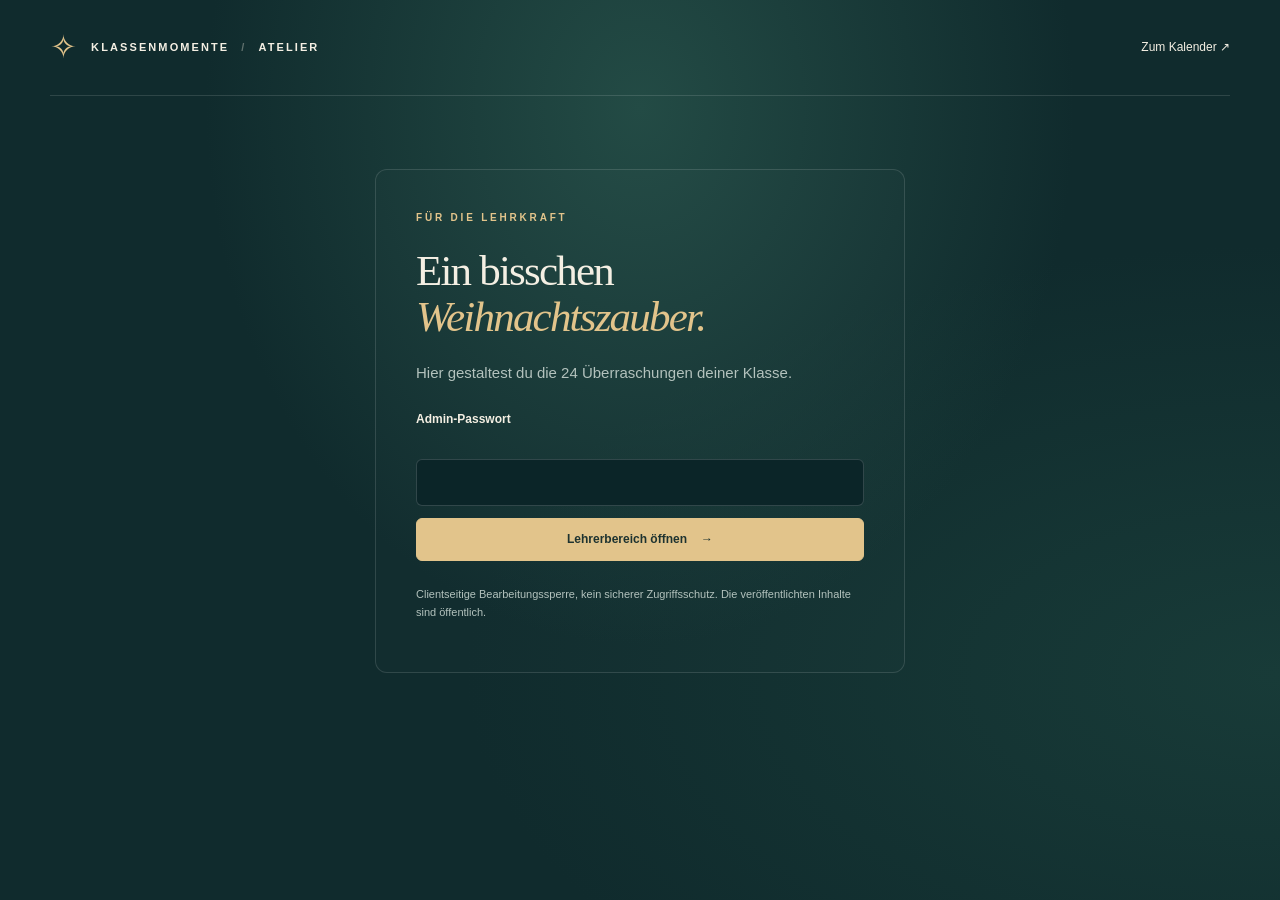
==== admin.html @ 20fa49f2 "feat: publish Klassenmomente advent calendar Complete static calendar with teacher editor, local per" ====
<!doctype html>
<html lang="de">
<head>
  <meta charset="utf-8">
  <meta name="viewport" content="width=device-width, initial-scale=1">
  <meta name="theme-color" content="#102f30">
  <meta name="robots" content="noindex">
  <title>Lehrerbereich · Klassenmomente</title>
  <link rel="icon" href="./assets/star.svg" type="image/svg+xml">
  <link rel="stylesheet" href="./style.css">
  <script type="module" src="./admin.js"></script>
</head>
<body class="admin-page">
  <header class="topbar wrap"><a class="brand" href="./index.html"><span class="brand-symbol" aria-hidden="true">✧</span> KLASSENMOMENTE <span class="brand-divider">/</span> ATELIER</a><a class="text-link" href="./index.html">Zum Kalender ↗</a></header>
  <main class="wrap admin-main">
    <section id="login-panel" class="login-panel panel">
      <div class="eyebrow">FÜR DIE LEHRKRAFT</div>
      <h1>Ein bisschen<br><em>Weihnachtszauber.</em></h1>
      <p>Hier gestaltest du die 24 Überraschungen deiner Klasse.</p>
      <form id="login-form">
        <label for="password">Admin-Passwort</label>
        <input id="password" type="password" autocomplete="current-password" required maxlength="256">
        <button class="button primary" type="submit">Lehrerbereich öffnen <span aria-hidden="true">→</span></button>
      </form>
      <p class="small muted">Clientseitige Bearbeitungssperre, kein sicherer Zugriffsschutz. Die veröffentlichten Inhalte sind öffentlich.</p>
    </section>
    <section id="admin-panel" hidden>
      <div class="admin-heading"><div><div class="eyebrow">DEIN KREATIVATELIER</div><h1>Weihnachtskalender <em>verwalten</em></h1></div><button id="logout" class="button" type="button">Abmelden</button></div>
      <div class="notice"><strong>Lokal bearbeiten, bewusst veröffentlichen.</strong> Änderungen erscheinen sofort im Kalender dieses Browsers. Für deine Klasse: Daten exportieren, die Datei <code>calendar-data.json</code> im GitHub-Repository ersetzen und veröffentlichen. Andere Geräte erhalten erst dann die neuen Inhalte.</div>
      <section class="settings panel" aria-label="Kalendereinstellungen">
        <label for="calendar-year">Kalenderjahr<input id="calendar-year" type="number" min="2020" max="2100" required></label>
        <label class="check-label"><input id="preview-mode" type="checkbox"> Vorschau-/Testmodus <span class="muted small">(nur hier: alle Türchen testen)</span></label>
        <button id="save-settings" type="button" class="button">Jahr speichern</button>
      </section>
      <div class="admin-layout">
        <aside class="panel door-picker"><div class="section-label">24 KLEINE ÜBERRASCHUNGEN</div><h2>Türchen auswählen</h2><div id="admin-grid" class="admin-grid"></div><p class="small muted">Ausgefüllte Türchen sind mit einem Punkt markiert.</p></aside>
        <section class="panel editor-panel" aria-labelledby="editor-heading">
          <div class="editor-top"><h2 id="editor-heading">Türchen 1</h2><span id="save-state" class="small muted">Gespeichert</span></div>
          <form id="door-form">
            <label for="door-title-input">Titel<input id="door-title-input" name="title" maxlength="160" required></label>
            <label for="door-text">Text<textarea id="door-text" name="text" rows="5" maxlength="12000"></textarea></label>
            <div class="form-columns">
              <label for="door-image">Bild-URL<input id="door-image" name="image" type="url" placeholder="https://…" maxlength="2048"></label>
              <label for="image-file">Oder Bild auswählen<input id="image-file" type="file" accept="image/png,image/jpeg,image/webp,image/gif"><span class="small muted">Max. 1 MB; für viele Bilder besser URLs verwenden.</span></label>
            </div>
            <div id="image-preview" class="image-preview" hidden><img alt="Vorschau des ausgewählten Bildes"><button id="remove-image" type="button" class="button small">Bild entfernen</button></div>
            <label for="door-image-alt">Bildbeschreibung (Barrierefreiheit)<input id="door-image-alt" name="imageAlt" maxlength="300"></label>
            <div class="form-columns">
              <label for="door-link">Link-URL<input id="door-link" name="link" type="url" placeholder="https://…" maxlength="2048"></label>
              <label for="door-button">Button-Text<input id="door-button" name="buttonText" placeholder="Überraschung entdecken" maxlength="80"></label>
            </div>
            <label for="door-video">Video-URL<input id="door-video" name="video" type="url" placeholder="YouTube, Vimeo oder direktes MP4/WebM" maxlength="2048"><span class="small muted">Externe Videos werden erst nach einem bewussten Klick geladen.</span></label>
            <label for="door-task">Aufgabe / Rätsel<textarea id="door-task" name="task" rows="3" maxlength="6000"></textarea></label>
            <label for="door-answer">Optionale Lösung<textarea id="door-answer" name="answer" rows="2" maxlength="6000"></textarea></label>
            <div class="form-columns">
              <label for="door-release">Verfügbarkeit<select id="door-release" name="release"><option value="date">Automatisch ab dem Dezemberdatum</option><option value="open">Jetzt freigeben (auch vor dem Datum)</option><option value="locked">Gesperrt lassen</option></select></label>
              <label for="door-theme">Türchenfarbe<select id="door-theme" name="theme"><option value="pine">Tannengrün</option><option value="berry">Bordeaux</option><option value="gold">Goldpapier</option><option value="frost">Winterblau</option></select></label>
            </div>
            <div class="editor-actions"><button class="button primary" type="submit">Änderungen speichern</button><button id="preview-door" class="button" type="button">Vorschau</button><button id="reset-door" class="button danger" type="button">Türchen zurücksetzen</button></div>
          </form>
        </section>
      </div>
      <section class="panel data-panel"><div><h2>Sichern & veröffentlichen</h2><p class="muted small">Export enthält die Kalenderinhalte, nicht das Passwort oder persönliche Öffnungen.</p></div><div class="data-actions"><button id="export" class="button" type="button">Alle Daten exportieren ↓</button><label class="button file-button">Daten importieren ↑<input id="import" type="file" accept=".json,application/json"></label><button id="reset-all" class="button danger" type="button">Kalender zurücksetzen</button></div></section>
      <details class="panel password-panel"><summary>Admin-Passwort ändern</summary><form id="password-form"><label>Aktuelles Passwort<input name="currentPassword" type="password" autocomplete="current-password" required></label><label>Neues Passwort (mindestens 12 Zeichen)<input name="newPassword" type="password" autocomplete="new-password" minlength="12" maxlength="256" required></label><label>Neues Passwort wiederholen<input name="confirmPassword" type="password" autocomplete="new-password" minlength="12" maxlength="256" required></label><button class="button" type="submit">Passwort ändern & Konfiguration herunterladen</button><p class="small muted">Lokal sofort wirksam. Für andere Geräte die heruntergeladene auth-config.js im Repository ersetzen. Das ist weiterhin kein echter Zugriffsschutz.</p></form></details>
    </section>
    <p id="admin-status" class="status" role="status" aria-live="polite"></p>
  </main>
  <dialog id="door-dialog" class="door-dialog" aria-labelledby="door-title"><button class="dialog-close icon-button" type="button" aria-label="Vorschau schließen">×</button><div id="door-content"></div></dialog>
  <noscript><p class="notice wrap">Bitte aktiviere JavaScript für den Lehrerbereich.</p></noscript>
</body>
</html>
---- style.css ----
:root {
  color-scheme: dark;
  --bg: #102b2d;
  --text: #f4efe3;
  --muted: #b3c2bd;
  --gold: #e2c48b;
  --border: #ffffff20;
  --serif: "Iowan Old Style", "Palatino Linotype", "Book Antiqua", Palatino, Georgia, serif;
  --sans: -apple-system, BlinkMacSystemFont, "Segoe UI", sans-serif;
}
* { box-sizing: border-box; }
[hidden] { display: none !important; }
body { margin: 0; font: 15px/1.6 var(--sans); color: var(--text); background: radial-gradient(ellipse at 50% 12%, #234b45 0, transparent 48%), radial-gradient(ellipse at 100% 75%, #183b38 0, transparent 45%), var(--bg); min-height: 100vh; }
body:has(dialog[open]) { overflow: hidden; }
button, input, textarea, select { font: inherit; }
button, a, input, select, textarea, summary { -webkit-tap-highlight-color: transparent; }
button, a, summary { touch-action: manipulation; }
button { color: inherit; cursor: pointer; }
a { color: inherit; text-underline-offset: 4px; }
button:focus-visible, a:focus-visible, input:focus-visible, textarea:focus-visible, select:focus-visible, summary:focus-visible { outline: 3px solid var(--gold); outline-offset: 5px; }
button:disabled { cursor: wait; opacity: .65; }
.wrap { width: min(1180px, calc(100% - 80px)); margin: 0 auto; }
.topbar { min-height: 96px; display: flex; justify-content: space-between; align-items: center; gap: 20px; border-bottom: 1px solid var(--border); position: relative; z-index: 2; }
.brand { font-size: 11px; font-weight: 650; letter-spacing: 2.1px; text-decoration: none; display: flex; align-items: center; gap: 12px; }
.brand-symbol { color: var(--gold); font-size: 32px; font-weight: 400; }
.brand-divider { opacity: .35; }
.top-actions { display: flex; gap: 9px; }
.icon-button { width: 42px; height: 42px; display: grid; place-items: center; border-radius: 50%; border: 1px solid var(--border); background: #ffffff05; font-size: 21px; transition: background .2s; }
.icon-button:hover, .icon-button[aria-pressed="true"] { background: #ffffff0c; color: var(--gold); }
.hero { text-align: center; position: relative; padding: 70px 0 53px; }
.eyebrow, .section-label { font-size: 10px; letter-spacing: 2.8px; font-weight: 650; color: var(--gold); }
.eyebrow { display: flex; align-items: center; justify-content: center; gap: 10px; }
.eyebrow > span { width: 5px; height: 5px; background: var(--gold); border-radius: 50%; box-shadow: 0 0 12px #e2c48b70; }
h1, h2, h3, p { margin-top: 0; }
h1 { font: 400 clamp(40px, 5.2vw, 68px)/1.06 var(--serif); letter-spacing: -1.8px; margin: 22px 0; }
h1 em { color: var(--gold); font-weight: 400; }
.hero-description { font-size: 15px; color: #d2d9cc; margin: 24px 0 18px; }
.hero-meta { display: flex; gap: 14px; justify-content: center; align-items: center; font-size: 10px; letter-spacing: 1.5px; text-transform: uppercase; color: var(--muted); }
.meta-dot { color: var(--gold); }
.hero-star { position: absolute; right: 15%; top: 78px; font-size: 44px; color: var(--gold); opacity: .6; transform: rotate(15deg); }
.branch { position: absolute; width: 160px; height: 170px; top: 135px; opacity: .4; background: repeating-conic-gradient(from 25deg at 50% 0, transparent 0 28deg, #72917a 29deg 30deg, transparent 31deg 60deg); mask-image: linear-gradient(to bottom, transparent, black 20%, black 70%, transparent); }
.branch-left { left: 1%; transform: rotate(-40deg); }
.branch-right { right: 1%; transform: rotate(40deg); }
.calendar-section { position: relative; z-index: 1; }
.calendar-toolbar { display: flex; justify-content: space-between; align-items: flex-end; gap: 24px; padding: 15px 0 21px; border-top: 1px solid var(--border); }
.calendar-toolbar p { margin: 5px 0 0; font-size: 12px; color: var(--muted); }
.section-label { font-size: 9px; letter-spacing: 2px; }
.progress-block { min-width: 200px; text-align: right; font-size: 11px; color: var(--muted); }
progress { appearance: none; width: 100%; height: 3px; display: block; border: 0; border-radius: 9px; overflow: hidden; margin-top: 10px; background: #ffffff18; }
progress::-webkit-progress-bar { background: #ffffff18; }
progress::-webkit-progress-value { background: var(--gold); }
progress::-moz-progress-bar { background: var(--gold); }
.calendar-grid { display: grid; grid-template-columns: repeat(6, 1fr); gap: 15px; }
.door { position: relative; min-width: 0; aspect-ratio: .95; border: 1px solid #e6d4a92b; border-radius: 7px; padding: 15px 17px 12px; display: flex; flex-direction: column; align-items: stretch; overflow: hidden; isolation: isolate; text-align: left; box-shadow: 0 7px 20px #00000012; transition: transform .25s, box-shadow .25s, border-color .25s; }
.door::before { content: ""; position: absolute; inset: 7px; border: 1px solid currentColor; opacity: .10; z-index: -1; border-radius: 2px; }
.door::after { content: ""; position: absolute; inset: 0; opacity: .3; z-index: -1; background-image: url("data:image/svg+xml,%3Csvg xmlns='http://www.w3.org/2000/svg' width='160' height='160'%3E%3Cfilter id='n'%3E%3CfeTurbulence type='fractalNoise' baseFrequency='.7' numOctaves='3' stitchTiles='stitch'/%3E%3C/filter%3E%3Cpath fill='%23fff' opacity='.17' filter='url(%23n)' d='M0 0h160v160H0z'/%3E%3C/svg%3E"); pointer-events: none; }
.pine { background: linear-gradient(130deg, #31564b, #213e35); color: #e9d9af; }
.berry { background: linear-gradient(130deg, #704047, #492d34); color: #ead5bf; }
.gold { background: linear-gradient(130deg, #d6b780, #b69564); color: #3d392b; }
.frost { background: linear-gradient(130deg, #4c6771, #324b55); color: #e0e4db; }
.door-top, .door-bottom { display: flex; align-items: center; justify-content: space-between; gap: 4px; }
.door-day { font: 400 37px/1 var(--serif); letter-spacing: -1px; }
.door-indicator { opacity: .65; font-size: 16px; }
.door-motif { display: grid; place-items: center; flex: 1; min-height: 0; }
.door-motif svg { width: 67px; height: 67px; opacity: .6; transition: transform .4s; }
.door-bottom { font-size: 8px; letter-spacing: 1.4px; opacity: .8; }
.door-bottom > span { font-size: 14px; }
.door.available:hover { transform: translateY(-5px); box-shadow: 0 15px 30px #0000002b; border-color: #ecd7a8a0; }
.door.available:hover .door-motif svg { transform: rotate(-6deg) scale(1.08); }
.door.locked { filter: saturate(.75); }
.door.locked .door-motif { opacity: .65; }
.door.today { outline: 2px solid var(--gold); outline-offset: 3px; }
.door.visited { border-color: #e2c48b80; }
.closing-note { padding: 40px 0 38px; display: flex; justify-content: center; align-items: center; gap: 26px; color: var(--gold); text-align: center; }
.closing-note p { margin: 0; font: italic 19px/1.5 var(--serif); color: #c7cec0; }
.closing-note > span { opacity: .6; font-size: 24px; }
.site-footer { border-top: 1px solid var(--border); padding: 22px 0 30px; display: flex; justify-content: space-between; gap: 20px; color: var(--muted); font-size: 10px; letter-spacing: .3px; }
.site-footer a { text-decoration: none; }
.site-footer a:hover { color: var(--gold); }
.snow { position: fixed; inset: 0; overflow: hidden; pointer-events: none; z-index: 2; opacity: .45; }
.snow span { position: absolute; left: var(--left); top: -10px; width: var(--size); height: var(--size); border-radius: 50%; background: #fff; animation: snowfall var(--duration) var(--delay) linear infinite; }
@keyframes snowfall { from { transform: translate3d(0, -10px, 0); } to { transform: translate3d(45px, 105vh, 0); } }
.light-string { height: 20px; position: absolute; inset: 0 0 auto; opacity: .6; background: radial-gradient(ellipse at 50% 0, #ffe0a9 0 2px, #e2c48b35 3px, transparent 13px) 0 0 / 85px 20px repeat-x; }
.door-dialog { width: min(620px, calc(100% - 32px)); max-height: calc(100dvh - 48px); border: 1px solid #e2c48b50; border-radius: 16px; padding: 45px; background: radial-gradient(ellipse at 50% 0, #315248, transparent 60%), #173735; color: var(--text); box-shadow: 0 30px 100px #0008; }
.door-dialog[open] { animation: modal-in .25s ease-out; }
.door-dialog::backdrop { background: #061819c9; backdrop-filter: blur(8px); }
.dialog-close { position: absolute; right: 15px; top: 15px; font-size: 27px; }
#door-content { position: relative; }
#door-content > .eyebrow { justify-content: flex-start; margin-bottom: 24px; }
.modal-motif { width: 75px; height: 75px; border-radius: 50%; padding: 10px; margin-bottom: 22px; }
.modal-motif svg { width: 100%; height: 100%; }
.door-dialog h2 { font: 400 36px/1.15 var(--serif); margin-bottom: 18px; }
.door-dialog p { white-space: pre-wrap; overflow-wrap: anywhere; }
.door-text { color: #d5ded3; }
.door-image { width: 100%; max-height: 340px; object-fit: contain; border-radius: 9px; margin: 8px 0 24px; }
.task-box { border: 1px solid #e2c48b30; border-radius: 9px; padding: 22px; margin: 20px 0; background: #e2c48b08; }
.task-box h3 { font-size: 12px; color: var(--gold); margin-bottom: 12px; }
.task-box p, .answer-box p { margin-bottom: 0; }
.answer-box { margin: 20px 0; }
summary { cursor: pointer; color: var(--gold); }
.answer-box p { padding: 14px 0; color: var(--muted); }
.video-consent { margin: 24px 0; }
.video-consent iframe, .video-consent video { border: 0; width: 100%; aspect-ratio: 16/9; border-radius: 8px; background: #071a1a; }
.celebration { position: absolute; pointer-events: none; left: 50%; top: 130px; }
.celebration span { position: absolute; color: var(--gold); animation: star-burst 1.5s ease-out both; }
@keyframes star-burst { 0% { transform: translate(0,0) scale(0); opacity: 1; } 100% { transform: translate(var(--x), var(--y)) rotate(var(--rotation)); opacity: 0; } }
@keyframes modal-in { from { opacity: 0; transform: translateY(14px) scale(.98); } to { opacity: 1; transform: none; } }
.button { display: inline-flex; align-items: center; justify-content: center; gap: 14px; padding: 11px 17px; border: 1px solid #ffffff30; border-radius: 6px; background: #ffffff05; color: var(--text); text-decoration: none; font-size: 12px; font-weight: 600; transition: background .2s; }
.button:hover { background: #ffffff12; }
.button.primary { background: var(--gold); border-color: var(--gold); color: #1e3330; }
.button.primary:hover { background: #efd5a5; }
.button.danger { color: #f1b2ab; }
.content-link { margin-top: 12px; }
.panel { border: 1px solid var(--border); border-radius: 12px; background: #ffffff03; padding: 28px; }
.admin-main { padding: 38px 0 70px; }
.admin-heading { display: flex; justify-content: space-between; align-items: center; gap: 25px; }
.admin-heading .eyebrow { justify-content: flex-start; }
.admin-heading h1 { font-size: 40px; line-height: 1.2; }
.admin-heading h1 em { display: block; }
.login-panel { max-width: 530px; margin: 35px auto; padding: 40px; }
.login-panel h1 { font-size: 43px; }
.login-panel .eyebrow { justify-content: flex-start; }
.login-panel > p { color: var(--muted); }
.login-panel form { display: grid; gap: 12px; margin: 25px 0; }
label { display: flex; flex-direction: column; gap: 7px; font-size: 12px; font-weight: 550; margin-bottom: 18px; }
input, textarea, select { width: 100%; min-height: 44px; border: 1px solid #ffffff28; border-radius: 6px; background: #0b2528; color: var(--text); padding: 11px 12px; font-size: 14px; }
input::placeholder, textarea::placeholder { color: #819b96; }
textarea { resize: vertical; line-height: 1.6; }
input[type="file"] { font-size: 11px; padding: 10px; }
input[type="checkbox"] { width: 18px; min-height: 18px; height: 18px; accent-color: var(--gold); }
.notice { padding: 18px 23px; background: #e2c48b0c; border: 1px solid #e2c48b30; border-radius: 8px; font-size: 12px; color: #d9d8c3; margin: 18px 0 24px; }
.notice strong { display: block; color: var(--gold); margin-bottom: 5px; }
code { color: var(--gold); }
.settings { display: flex; align-items: center; flex-wrap: wrap; gap: 25px; padding: 20px 25px; margin-bottom: 25px; }
.settings label { margin: 0; }
.settings input[type="number"] { width: 120px; }
.check-label { flex-direction: row; align-items: center; flex-wrap: wrap; flex: 1; }
.admin-layout { display: grid; grid-template-columns: 280px minmax(0,1fr); gap: 25px; align-items: start; }
.panel h2 { font: 400 25px/1.3 var(--serif); margin-bottom: 23px; }
.door-picker { position: sticky; top: 25px; }
.door-picker h2 { margin-top: 10px; }
.admin-grid { display: grid; grid-template-columns: repeat(4,1fr); gap: 9px; margin-bottom: 20px; }
.picker-button { border: 1px solid var(--border); background: #ffffff04; border-radius: 5px; min-height: 45px; position: relative; font-size: 13px; }
.picker-button.selected { background: var(--gold); color: #142c2c; border-color: var(--gold); }
.picker-button.filled::after { content: ""; width: 3px; height: 3px; border-radius: 50%; background: currentColor; position: absolute; bottom: 6px; left: calc(50% - 1px); }
.editor-top { display: flex; justify-content: space-between; align-items: center; margin-bottom: 25px; gap: 10px; }
.editor-top h2 { margin: 0; }
.form-columns { display: grid; grid-template-columns: 1fr 1fr; gap: 20px; }
.editor-actions, .data-actions { display: flex; gap: 10px; flex-wrap: wrap; }
.editor-actions { margin-top: 10px; }
.image-preview { display: flex; align-items: center; gap: 15px; margin-bottom: 20px; }
.image-preview img { width: 130px; max-height: 100px; object-fit: contain; border-radius: 6px; }
.data-panel { margin-top: 25px; display: flex; align-items: center; justify-content: space-between; flex-wrap: wrap; gap: 20px; }
.data-panel h2 { margin-bottom: 8px; }
.data-panel p { margin: 0; }
.file-button { margin: 0; position: relative; overflow: hidden; }
.file-button input { position: absolute; inset: 0; opacity: 0; cursor: pointer; }
.file-button:focus-within { outline: 3px solid var(--gold); outline-offset: 5px; }
.password-panel { margin-top: 25px; }
.password-panel form { max-width: 500px; margin-top: 25px; }
.small { font-size: 11px; font-weight: 400; }
.muted { color: var(--muted); }
.status { font-size: 13px; color: var(--gold); margin: 14px 0 0; white-space: pre-wrap; }
.status:empty { display: none; }
.status.error, .error { color: #ffbeb4; }
.admin-main > .status { position: sticky; bottom: 15px; padding: 16px 20px; border: 1px solid var(--border); background: #102b2df5; border-radius: 8px; z-index: 3; box-shadow: 0 8px 30px #0003; }
.text-link { font-size: 12px; text-decoration: none; }
@media (min-width: 1500px) { .hero { padding-top: 90px; padding-bottom: 65px; } }
@media (max-width: 1000px) { .calendar-grid { grid-template-columns: repeat(4,1fr); } .door { aspect-ratio: 1.1; } .branch { width: 90px; opacity: .25; } .hero-star { right: 6%; } .admin-layout { grid-template-columns: 230px minmax(0,1fr); gap: 18px; } .panel { padding: 22px; } .form-columns { grid-template-columns: 1fr; gap: 0; } }
@media (max-width: 700px) { .wrap { width: calc(100% - 36px); } .topbar { min-height: 80px; } .brand { font-size: 9px; gap: 7px; letter-spacing: 1.3px; } .brand-divider { display: none; } .brand-symbol { font-size: 26px; } .top-actions { gap: 6px; } .icon-button { width: 36px; height: 36px; font-size: 18px; } .hero { padding: 55px 0 37px; } .hero h1 { font-size: clamp(33px,7.8vw,53px); letter-spacing: -1.1px; } .hero-description { font-size: 13px; } .eyebrow { font-size: 8px; letter-spacing: 2px; } .branch { display: none; } .hero-star { font-size: 25px; top: 25px; right: 8%; } .hero-meta { font-size: 8px; gap: 8px; } .calendar-toolbar { align-items: flex-start; flex-direction: column; gap: 12px; } .progress-block { width: 100%; text-align: left; } .calendar-grid { grid-template-columns: repeat(3,1fr); gap: 10px; } .door { aspect-ratio: .87; padding: 12px 11px 10px; } .door-day { font-size: 29px; } .door-motif svg { width: 52px; height: 52px; } .door-bottom { font-size: 7px; letter-spacing: .6px; } .door.today { outline-offset: 1px; } .closing-note { padding: 30px 0; gap: 14px; } .closing-note p { font-size: 16px; } .site-footer { font-size: 9px; padding-bottom: 25px; } .door-dialog { padding: 38px 23px 28px; } .door-dialog h2 { font-size: 29px; } .admin-heading h1 { font-size: 30px; } .admin-heading { align-items: flex-start; } .admin-layout { grid-template-columns: 1fr; } .door-picker { position: static; } .admin-grid { grid-template-columns: repeat(8,1fr); gap: 6px; } .picker-button { min-height: 38px; font-size: 11px; } .login-panel { padding: 28px; margin: 15px auto; } .login-panel h1 { font-size: 35px; } .settings { gap: 18px; } .check-label { flex-basis: 100%; } .editor-top { flex-wrap: wrap; } .editor-actions .primary { width: 100%; } }
@media (max-width: 370px) { .brand { letter-spacing: .7px; font-size: 8px; } .calendar-grid { grid-template-columns: repeat(2,1fr); } .door { aspect-ratio: 1; } .hero h1 { font-size: 30px; } .admin-grid { grid-template-columns: repeat(6,1fr); } }
@media (prefers-reduced-motion: reduce) { *, *::before, *::after { animation: none !important; transition: none !important; scroll-behavior: auto !important; } .snow { display: none; } }
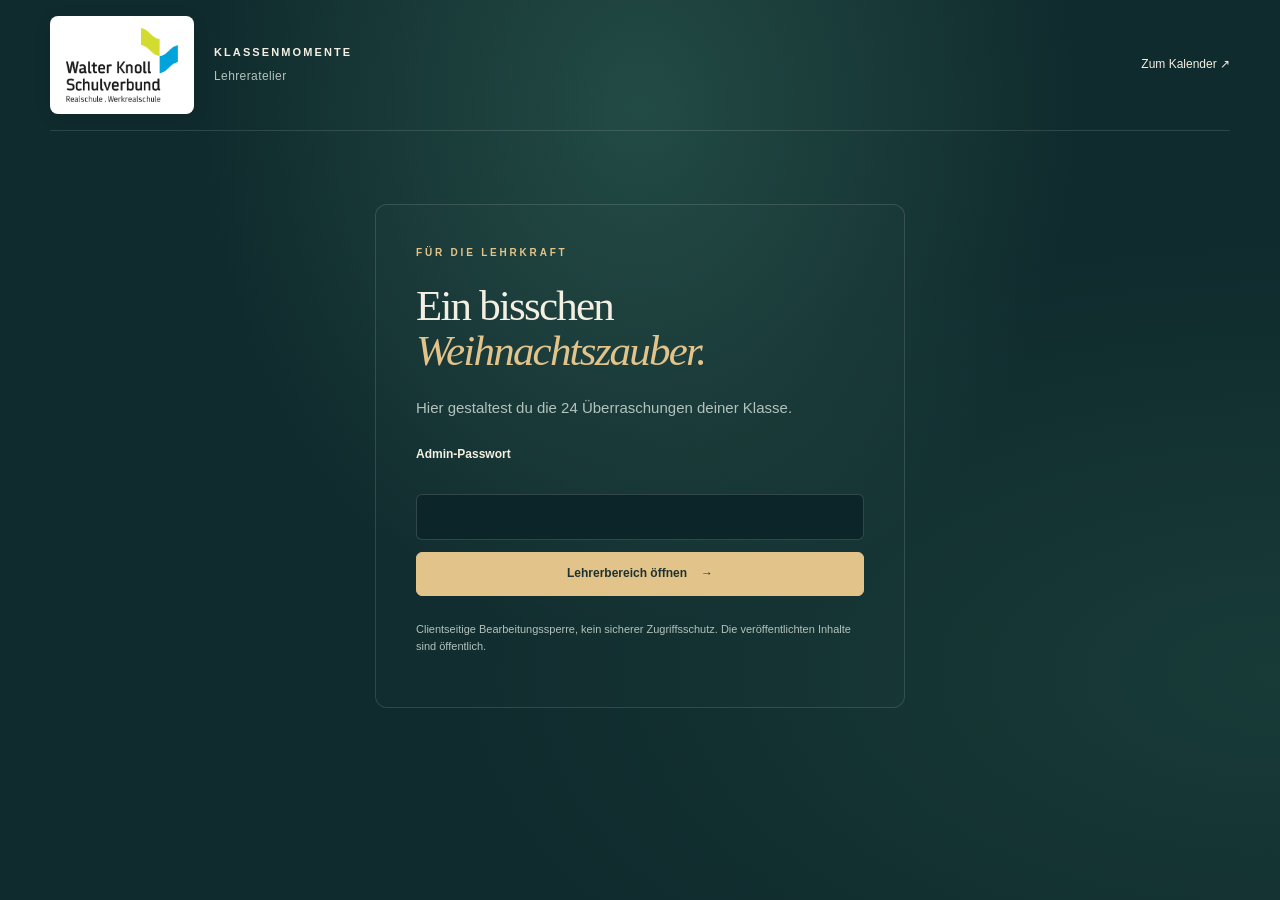
==== commit a7201724: "feat: integrate Walter-Knoll school logo in calendar headers Preserve logo colors and proportions, p" ====
--- a/admin.html
+++ b/admin.html
@@ -11,7 +11,13 @@
   <script type="module" src="./admin.js"></script>
 </head>
 <body class="admin-page">
-  <header class="topbar wrap"><a class="brand" href="./index.html"><span class="brand-symbol" aria-hidden="true">✧</span> KLASSENMOMENTE <span class="brand-divider">/</span> ATELIER</a><a class="text-link" href="./index.html">Zum Kalender ↗</a></header>
+  <header class="topbar wrap">
+    <a class="brand school-brand" href="./index.html" aria-label="Walter-Knoll-Schulverbund – zum Weihnachtskalender">
+      <span class="school-logo"><img src="./assets/wks-logo.png" width="629" height="414" alt="Walter-Knoll-Schulverbund – Realschule &amp; Werkrealschule"></span>
+      <span class="brand-text"><span class="brand-name">KLASSENMOMENTE</span><span class="brand-context">Lehreratelier</span></span>
+    </a>
+    <a class="text-link" href="./index.html">Zum Kalender ↗</a>
+  </header>
   <main class="wrap admin-main">
     <section id="login-panel" class="login-panel panel">
       <div class="eyebrow">FÜR DIE LEHRKRAFT</div>
--- a/style.css
+++ b/style.css
@@ -22,8 +22,12 @@
 .wrap { width: min(1180px, calc(100% - 80px)); margin: 0 auto; }
 .topbar { min-height: 96px; display: flex; justify-content: space-between; align-items: center; gap: 20px; border-bottom: 1px solid var(--border); position: relative; z-index: 2; }
 .brand { font-size: 11px; font-weight: 650; letter-spacing: 2.1px; text-decoration: none; display: flex; align-items: center; gap: 12px; }
-.brand-symbol { color: var(--gold); font-size: 32px; font-weight: 400; }
-.brand-divider { opacity: .35; }
+.school-brand { gap: 20px; padding: 16px 0; min-width: 0; }
+.school-logo { display: block; flex-shrink: 0; padding: 12px 16px; border-radius: 8px; background: #fff; box-shadow: 0 4px 18px #00000012; }
+.school-logo img { display: block; width: 112px; height: auto; }
+.brand-text { display: flex; flex-direction: column; gap: 5px; }
+.brand-name { font-size: 11px; letter-spacing: 2.1px; }
+.brand-context { font-size: 12px; font-weight: 400; letter-spacing: .4px; color: var(--muted); }
 .top-actions { display: flex; gap: 9px; }
 .icon-button { width: 42px; height: 42px; display: grid; place-items: center; border-radius: 50%; border: 1px solid var(--border); background: #ffffff05; font-size: 21px; transition: background .2s; }
 .icon-button:hover, .icon-button[aria-pressed="true"] { background: #ffffff0c; color: var(--gold); }
@@ -169,4 +173,13 @@
 @media (max-width: 1000px) { .calendar-grid { grid-template-columns: repeat(4,1fr); } .door { aspect-ratio: 1.1; } .branch { width: 90px; opacity: .25; } .hero-star { right: 6%; } .admin-layout { grid-template-columns: 230px minmax(0,1fr); gap: 18px; } .panel { padding: 22px; } .form-columns { grid-template-columns: 1fr; gap: 0; } }
 @media (max-width: 700px) { .wrap { width: calc(100% - 36px); } .topbar { min-height: 80px; } .brand { font-size: 9px; gap: 7px; letter-spacing: 1.3px; } .brand-divider { display: none; } .brand-symbol { font-size: 26px; } .top-actions { gap: 6px; } .icon-button { width: 36px; height: 36px; font-size: 18px; } .hero { padding: 55px 0 37px; } .hero h1 { font-size: clamp(33px,7.8vw,53px); letter-spacing: -1.1px; } .hero-description { font-size: 13px; } .eyebrow { font-size: 8px; letter-spacing: 2px; } .branch { display: none; } .hero-star { font-size: 25px; top: 25px; right: 8%; } .hero-meta { font-size: 8px; gap: 8px; } .calendar-toolbar { align-items: flex-start; flex-direction: column; gap: 12px; } .progress-block { width: 100%; text-align: left; } .calendar-grid { grid-template-columns: repeat(3,1fr); gap: 10px; } .door { aspect-ratio: .87; padding: 12px 11px 10px; } .door-day { font-size: 29px; } .door-motif svg { width: 52px; height: 52px; } .door-bottom { font-size: 7px; letter-spacing: .6px; } .door.today { outline-offset: 1px; } .closing-note { padding: 30px 0; gap: 14px; } .closing-note p { font-size: 16px; } .site-footer { font-size: 9px; padding-bottom: 25px; } .door-dialog { padding: 38px 23px 28px; } .door-dialog h2 { font-size: 29px; } .admin-heading h1 { font-size: 30px; } .admin-heading { align-items: flex-start; } .admin-layout { grid-template-columns: 1fr; } .door-picker { position: static; } .admin-grid { grid-template-columns: repeat(8,1fr); gap: 6px; } .picker-button { min-height: 38px; font-size: 11px; } .login-panel { padding: 28px; margin: 15px auto; } .login-panel h1 { font-size: 35px; } .settings { gap: 18px; } .check-label { flex-basis: 100%; } .editor-top { flex-wrap: wrap; } .editor-actions .primary { width: 100%; } }
 @media (max-width: 370px) { .brand { letter-spacing: .7px; font-size: 8px; } .calendar-grid { grid-template-columns: repeat(2,1fr); } .door { aspect-ratio: 1; } .hero h1 { font-size: 30px; } .admin-grid { grid-template-columns: repeat(6,1fr); } }
+@media (max-width: 700px) {
+  .school-brand { flex-direction: column; align-items: flex-start; gap: 9px; padding: 16px 0; }
+  .school-logo { padding: 10px 13px; }
+  .school-logo img { width: 100px; }
+  .brand-text { gap: 2px; }
+  .brand-name { font-size: 9px; letter-spacing: 1.3px; }
+  .brand-context { font-size: 11px; }
+  .top-actions, .topbar > .text-link { flex-shrink: 0; }
+}
 @media (prefers-reduced-motion: reduce) { *, *::before, *::after { animation: none !important; transition: none !important; scroll-behavior: auto !important; } .snow { display: none; } }
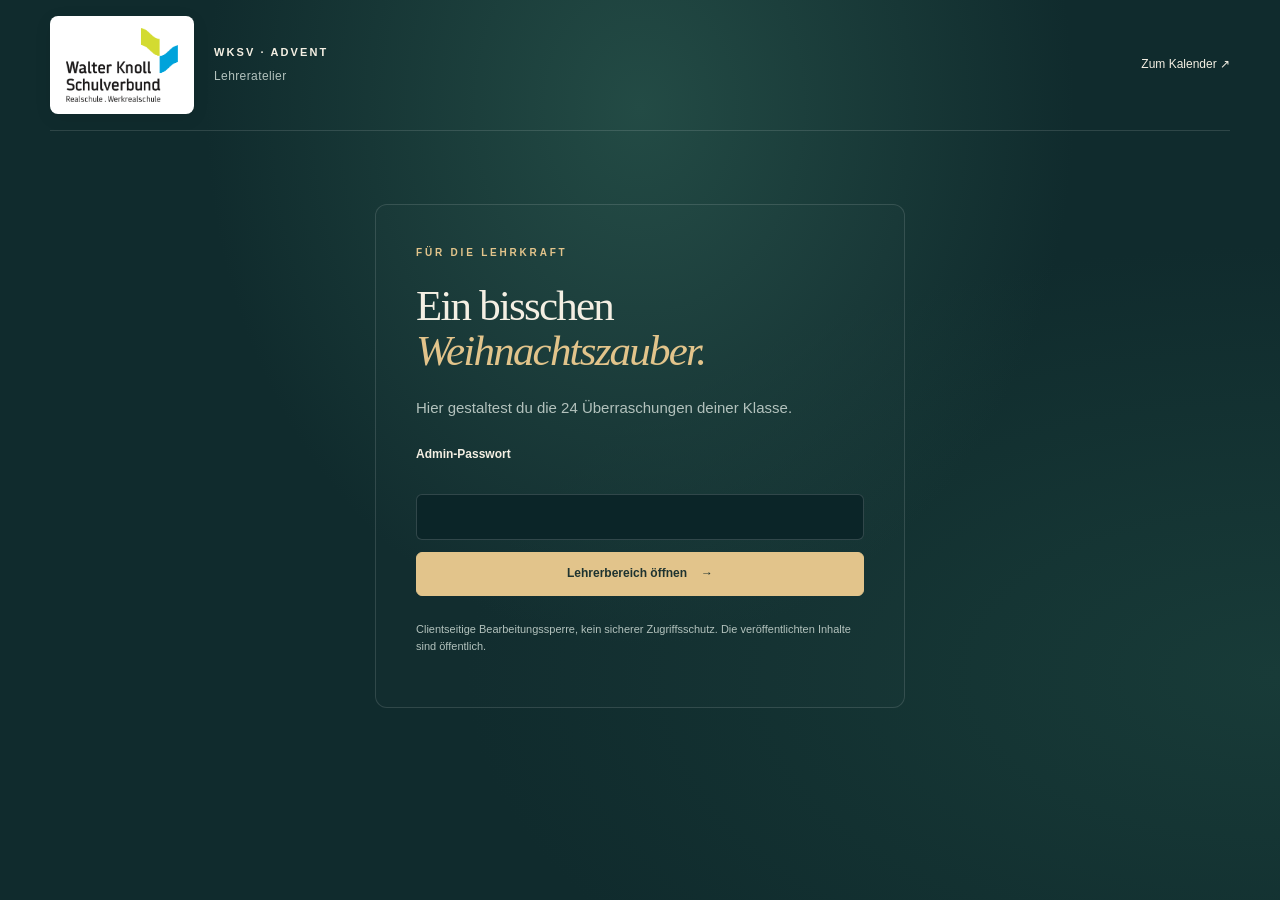
==== commit bc6331b0: "feat: tailor calendar landing page to WKSV school community Add Walter-Knoll-Schulverbund identity, " ====
--- a/admin.html
+++ b/admin.html
@@ -5,7 +5,7 @@
   <meta name="viewport" content="width=device-width, initial-scale=1">
   <meta name="theme-color" content="#102f30">
   <meta name="robots" content="noindex">
-  <title>Lehrerbereich · Klassenmomente</title>
+  <title>WKSV · Lehrerbereich</title>
   <link rel="icon" href="./assets/star.svg" type="image/svg+xml">
   <link rel="stylesheet" href="./style.css">
   <script type="module" src="./admin.js"></script>
@@ -14,7 +14,7 @@
   <header class="topbar wrap">
     <a class="brand school-brand" href="./index.html" aria-label="Walter-Knoll-Schulverbund – zum Weihnachtskalender">
       <span class="school-logo"><img src="./assets/wks-logo.png" width="629" height="414" alt="Walter-Knoll-Schulverbund – Realschule &amp; Werkrealschule"></span>
-      <span class="brand-text"><span class="brand-name">KLASSENMOMENTE</span><span class="brand-context">Lehreratelier</span></span>
+      <span class="brand-text"><span class="brand-name">WKSV · ADVENT</span><span class="brand-context">Lehreratelier</span></span>
     </a>
     <a class="text-link" href="./index.html">Zum Kalender ↗</a>
   </header>
@@ -32,11 +32,15 @@
     </section>
     <section id="admin-panel" hidden>
       <div class="admin-heading"><div><div class="eyebrow">DEIN KREATIVATELIER</div><h1>Weihnachtskalender <em>verwalten</em></h1></div><button id="logout" class="button" type="button">Abmelden</button></div>
-      <div class="notice"><strong>Lokal bearbeiten, bewusst veröffentlichen.</strong> Änderungen erscheinen sofort im Kalender dieses Browsers. Für deine Klasse: Daten exportieren, die Datei <code>calendar-data.json</code> im GitHub-Repository ersetzen und veröffentlichen. Andere Geräte erhalten erst dann die neuen Inhalte.</div>
+      <div class="notice"><strong>Lokal bearbeiten, bewusst veröffentlichen.</strong> Speichern sichert deinen Entwurf in diesem Browser. Für die Klasse unten mit GitHub verbinden und „Für die Klasse veröffentlichen“ wählen. GitHub Pages aktualisiert die Website anschließend mit etwas Verzögerung. Alternativ weiterhin exportieren und manuell hochladen.</div>
       <section class="settings panel" aria-label="Kalendereinstellungen">
         <label for="calendar-year">Kalenderjahr<input id="calendar-year" type="number" min="2020" max="2100" required></label>
         <label class="check-label"><input id="preview-mode" type="checkbox"> Vorschau-/Testmodus <span class="muted small">(nur hier: alle Türchen testen)</span></label>
         <button id="save-settings" type="button" class="button">Jahr speichern</button>
+        <div class="layout-settings">
+          <div class="layout-heading"><div><h2>Anordnung im Schülerkalender</h2><p id="order-help" class="small muted">Nur die Positionen werden gemischt. Inhalte und Freigabedaten bleiben beim jeweiligen Türchen. Die neue Anordnung wird sofort lokal gespeichert.</p></div><div class="data-actions"><button id="shuffle-doors" class="button" type="button" aria-describedby="order-help">Türchen mischen</button><button id="sort-doors" class="button" type="button">Nach Datum sortieren</button></div></div>
+          <ol id="order-preview" class="order-preview" aria-label="Gespeicherte Türchenreihenfolge im Schülerkalender"></ol>
+        </div>
       </section>
       <div class="admin-layout">
         <aside class="panel door-picker"><div class="section-label">24 KLEINE ÜBERRASCHUNGEN</div><h2>Türchen auswählen</h2><div id="admin-grid" class="admin-grid"></div><p class="small muted">Ausgefüllte Türchen sind mit einem Punkt markiert.</p></aside>
@@ -66,7 +70,20 @@
           </form>
         </section>
       </div>
-      <section class="panel data-panel"><div><h2>Sichern & veröffentlichen</h2><p class="muted small">Export enthält die Kalenderinhalte, nicht das Passwort oder persönliche Öffnungen.</p></div><div class="data-actions"><button id="export" class="button" type="button">Alle Daten exportieren ↓</button><label class="button file-button">Daten importieren ↑<input id="import" type="file" accept=".json,application/json"></label><button id="reset-all" class="button danger" type="button">Kalender zurücksetzen</button></div></section>
+      <section class="panel github-panel" aria-labelledby="github-heading">
+        <div class="editor-top"><h2 id="github-heading">Für die Klasse veröffentlichen</h2><span id="github-connection" class="small muted" role="status">Nicht verbunden</span></div>
+        <p class="small muted">Ziel: Jubitwo/klassenmomente-adventskalender · main. GitHub prüft deine Schreibberechtigung. Veröffentlicht werden alle lokal gespeicherten Inhalte und die Türchenanordnung, nicht das Passwort.</p>
+        <details><summary>Einmalig ein GitHub-Token einrichten</summary><ol class="small muted"><li>In GitHub unter Settings → Developer settings → Personal access tokens → Fine-grained tokens ein neues Token erstellen.</li><li>Resource owner: Jubitwo; Repository access: Only select repositories → klassenmomente-adventskalender.</li><li>Repository permissions: Contents → Read and write. Kurzes Ablaufdatum wählen. Keine weiteren Schreibrechte nötig.</li><li>Token nur unten eingeben, niemals im Chat, in Kalenderinhalten oder im Repository hinterlegen. Weitere Lehrkräfte benötigen eigene GitHub-Schreibrechte und eigene Tokens.</li></ol><a href="https://github.com/settings/personal-access-tokens/new" target="_blank" rel="noopener noreferrer" class="text-link">Token-Einstellungen auf GitHub öffnen ↗</a></details>
+        <form id="github-form" class="github-form">
+          <label for="github-token">GitHub-Zugriffstoken (nur für diese Sitzung)<input id="github-token" type="password" autocomplete="off" autocapitalize="off" spellcheck="false" required maxlength="255" aria-describedby="github-token-note"></label>
+          <button id="github-connect" class="button" type="submit">Mit GitHub verbinden</button>
+        </form>
+        <p id="github-token-note" class="small muted">Das Token bleibt nur im Arbeitsspeicher und wird beim Neuladen, Abmelden oder Trennen verworfen. Es wird ausschließlich an api.github.com gesendet. Nur auf einem vertrauenswürdigen Gerät verwenden.</p>
+        <div class="data-actions"><button id="github-load" class="button" type="button" disabled>GitHub-Stand laden</button><button id="github-publish" class="button primary" type="button" disabled>Für die Klasse veröffentlichen</button><button id="github-disconnect" class="button" type="button" disabled>Verbindung trennen</button></div>
+        <p id="github-result" class="small" role="status" aria-live="polite"></p>
+        <a class="text-link" href="https://github.com/Jubitwo/klassenmomente-adventskalender/actions" target="_blank" rel="noopener noreferrer">Veröffentlichungsstatus auf GitHub prüfen ↗</a>
+      </section>
+      <section class="panel data-panel"><div><h2>Lokale Sicherungen</h2><p class="muted small">Export enthält die Kalenderinhalte, nicht das Passwort oder persönliche Öffnungen.</p></div><div class="data-actions"><button id="export" class="button" type="button">Alle Daten exportieren ↓</button><label class="button file-button">Daten importieren ↑<input id="import" type="file" accept=".json,application/json"></label><button id="reset-all" class="button danger" type="button">Kalender zurücksetzen</button></div></section>
       <details class="panel password-panel"><summary>Admin-Passwort ändern</summary><form id="password-form"><label>Aktuelles Passwort<input name="currentPassword" type="password" autocomplete="current-password" required></label><label>Neues Passwort (mindestens 12 Zeichen)<input name="newPassword" type="password" autocomplete="new-password" minlength="12" maxlength="256" required></label><label>Neues Passwort wiederholen<input name="confirmPassword" type="password" autocomplete="new-password" minlength="12" maxlength="256" required></label><button class="button" type="submit">Passwort ändern & Konfiguration herunterladen</button><p class="small muted">Lokal sofort wirksam. Für andere Geräte die heruntergeladene auth-config.js im Repository ersetzen. Das ist weiterhin kein echter Zugriffsschutz.</p></form></details>
     </section>
     <p id="admin-status" class="status" role="status" aria-live="polite"></p>
--- a/style.css
+++ b/style.css
@@ -39,6 +39,14 @@
 h1 { font: 400 clamp(40px, 5.2vw, 68px)/1.06 var(--serif); letter-spacing: -1.8px; margin: 22px 0; }
 h1 em { color: var(--gold); font-weight: 400; }
 .hero-description { font-size: 15px; color: #d2d9cc; margin: 24px 0 18px; }
+.school-calendar .hero { padding-top: 58px; padding-bottom: 40px; }
+.hero-school { margin: 22px 0 0; font: 400 21px/1.5 var(--serif); color: var(--text); }
+.hero-school abbr { text-decoration: none; color: var(--gold); }
+.school-calendar .hero-description { margin: 14px 0 8px; }
+.hero-welcome { font-size: 13px; line-height: 1.8; color: var(--muted); margin: 0 auto 24px; max-width: 520px; text-wrap: pretty; }
+.calendar-help { color: var(--muted); font-size: 12px; margin: 0 0 20px; max-width: 680px; }
+.school-signoff { display: block; font-size: 9px; letter-spacing: 1.8px; color: var(--gold); margin-top: 15px; }
+.school-calendar .hero > .branch, .school-calendar .hero > .hero-star { pointer-events: none; }
 .hero-meta { display: flex; gap: 14px; justify-content: center; align-items: center; font-size: 10px; letter-spacing: 1.5px; text-transform: uppercase; color: var(--muted); }
 .meta-dot { color: var(--gold); }
 .hero-star { position: absolute; right: 15%; top: 78px; font-size: 44px; color: var(--gold); opacity: .6; transform: rotate(15deg); }
@@ -137,6 +145,12 @@
 code { color: var(--gold); }
 .settings { display: flex; align-items: center; flex-wrap: wrap; gap: 25px; padding: 20px 25px; margin-bottom: 25px; }
 .settings label { margin: 0; }
+.layout-settings { flex-basis: 100%; min-width: 0; border-top: 1px solid var(--border); padding-top: 20px; }
+.layout-heading { display: flex; align-items: center; justify-content: space-between; gap: 20px; flex-wrap: wrap; }
+.layout-heading h2 { font-size: 22px; margin-bottom: 6px; }
+.layout-heading p { margin-bottom: 0; max-width: 560px; }
+.order-preview { display: grid; grid-template-columns: repeat(12, minmax(0, 1fr)); gap: 6px; padding: 0; margin: 18px 0 0; list-style: none; }
+.order-preview li { border: 1px solid var(--border); border-radius: 4px; padding: 6px 0; text-align: center; color: var(--gold); font-size: 11px; }
 .settings input[type="number"] { width: 120px; }
 .check-label { flex-direction: row; align-items: center; flex-wrap: wrap; flex: 1; }
 .admin-layout { display: grid; grid-template-columns: 280px minmax(0,1fr); gap: 25px; align-items: start; }
@@ -157,6 +171,13 @@
 .data-panel { margin-top: 25px; display: flex; align-items: center; justify-content: space-between; flex-wrap: wrap; gap: 20px; }
 .data-panel h2 { margin-bottom: 8px; }
 .data-panel p { margin: 0; }
+.github-panel { margin-top: 25px; }
+.github-form { display: flex; align-items: flex-end; flex-wrap: wrap; gap: 12px; margin-top: 22px; }
+.github-form label { flex: 1 1 240px; margin: 0; }
+.github-panel .data-actions { margin-top: 18px; }
+.github-panel details { margin-bottom: 18px; }
+.github-panel ol { padding-left: 22px; }
+.github-panel li { margin-bottom: 8px; }
 .file-button { margin: 0; position: relative; overflow: hidden; }
 .file-button input { position: absolute; inset: 0; opacity: 0; cursor: pointer; }
 .file-button:focus-within { outline: 3px solid var(--gold); outline-offset: 5px; }
@@ -174,6 +195,15 @@
 @media (max-width: 700px) { .wrap { width: calc(100% - 36px); } .topbar { min-height: 80px; } .brand { font-size: 9px; gap: 7px; letter-spacing: 1.3px; } .brand-divider { display: none; } .brand-symbol { font-size: 26px; } .top-actions { gap: 6px; } .icon-button { width: 36px; height: 36px; font-size: 18px; } .hero { padding: 55px 0 37px; } .hero h1 { font-size: clamp(33px,7.8vw,53px); letter-spacing: -1.1px; } .hero-description { font-size: 13px; } .eyebrow { font-size: 8px; letter-spacing: 2px; } .branch { display: none; } .hero-star { font-size: 25px; top: 25px; right: 8%; } .hero-meta { font-size: 8px; gap: 8px; } .calendar-toolbar { align-items: flex-start; flex-direction: column; gap: 12px; } .progress-block { width: 100%; text-align: left; } .calendar-grid { grid-template-columns: repeat(3,1fr); gap: 10px; } .door { aspect-ratio: .87; padding: 12px 11px 10px; } .door-day { font-size: 29px; } .door-motif svg { width: 52px; height: 52px; } .door-bottom { font-size: 7px; letter-spacing: .6px; } .door.today { outline-offset: 1px; } .closing-note { padding: 30px 0; gap: 14px; } .closing-note p { font-size: 16px; } .site-footer { font-size: 9px; padding-bottom: 25px; } .door-dialog { padding: 38px 23px 28px; } .door-dialog h2 { font-size: 29px; } .admin-heading h1 { font-size: 30px; } .admin-heading { align-items: flex-start; } .admin-layout { grid-template-columns: 1fr; } .door-picker { position: static; } .admin-grid { grid-template-columns: repeat(8,1fr); gap: 6px; } .picker-button { min-height: 38px; font-size: 11px; } .login-panel { padding: 28px; margin: 15px auto; } .login-panel h1 { font-size: 35px; } .settings { gap: 18px; } .check-label { flex-basis: 100%; } .editor-top { flex-wrap: wrap; } .editor-actions .primary { width: 100%; } }
 @media (max-width: 370px) { .brand { letter-spacing: .7px; font-size: 8px; } .calendar-grid { grid-template-columns: repeat(2,1fr); } .door { aspect-ratio: 1; } .hero h1 { font-size: 30px; } .admin-grid { grid-template-columns: repeat(6,1fr); } }
 @media (max-width: 700px) {
+  .school-calendar .hero { padding-top: 42px; padding-bottom: 32px; }
+  .school-calendar .brand-context { max-width: 165px; }
+  .hero-school { font-size: 18px; max-width: 280px; margin: 20px auto 0; }
+  .hero-welcome { font-size: 12px; }
+  .hero-welcome br { display: none; }
+  .calendar-help { font-size: 11px; }
+  .school-signoff { font-size: 8px; letter-spacing: 1px; max-width: 240px; margin-inline: auto; }
+  .admin-heading { flex-wrap: wrap; }
+  .order-preview { grid-template-columns: repeat(6, minmax(0, 1fr)); }
   .school-brand { flex-direction: column; align-items: flex-start; gap: 9px; padding: 16px 0; }
   .school-logo { padding: 10px 13px; }
   .school-logo img { width: 100px; }
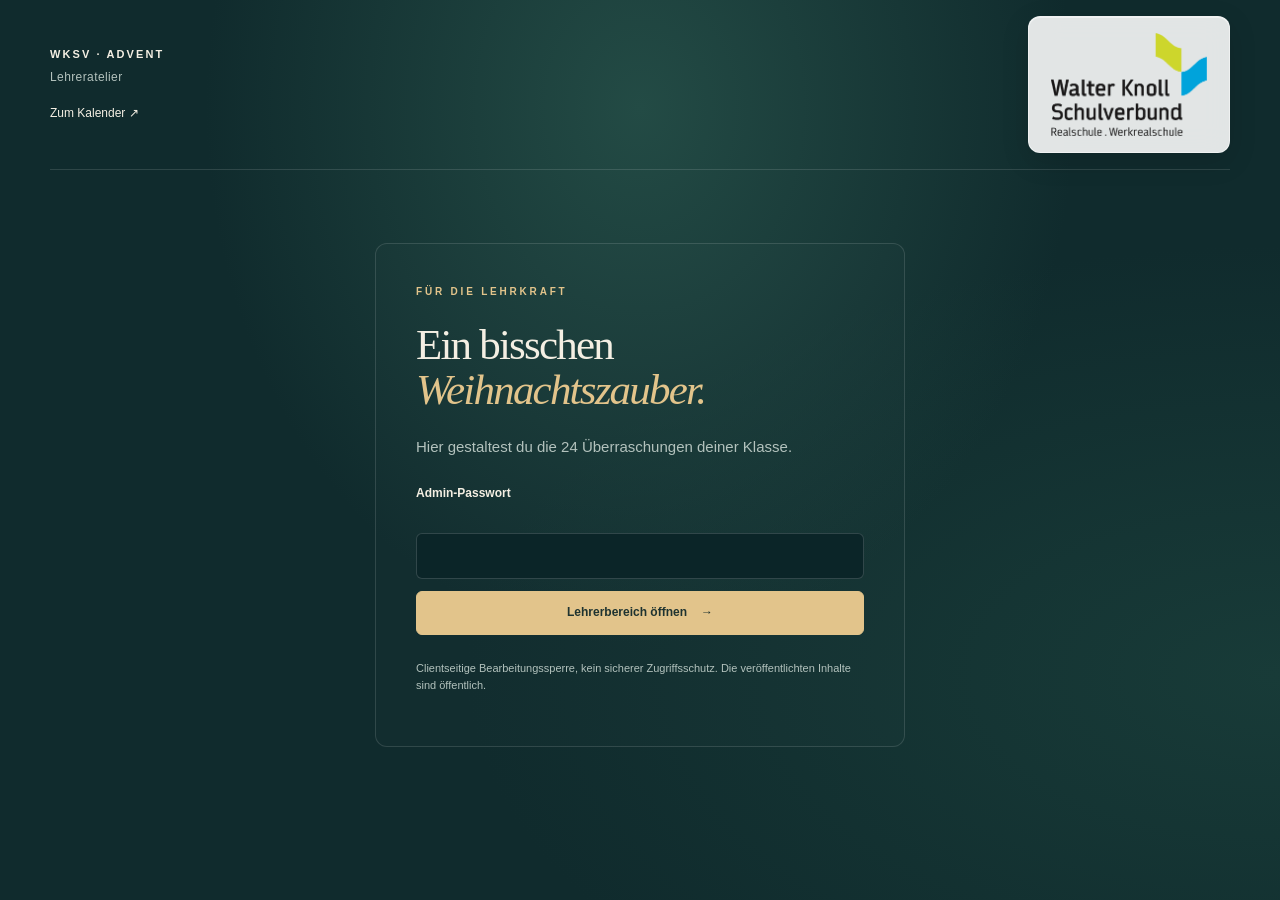
==== commit 50a7fa94: "style: emphasize school logo on frosted header panel Move enlarged logo to the right in both views, " ====
--- a/admin.html
+++ b/admin.html
@@ -12,11 +12,11 @@
 </head>
 <body class="admin-page">
   <header class="topbar wrap">
-    <a class="brand school-brand" href="./index.html" aria-label="Walter-Knoll-Schulverbund – zum Weihnachtskalender">
-      <span class="school-logo"><img src="./assets/wks-logo.png" width="629" height="414" alt="Walter-Knoll-Schulverbund – Realschule &amp; Werkrealschule"></span>
-      <span class="brand-text"><span class="brand-name">WKSV · ADVENT</span><span class="brand-context">Lehreratelier</span></span>
-    </a>
-    <a class="text-link" href="./index.html">Zum Kalender ↗</a>
+    <div class="header-intro">
+      <a class="brand" href="./index.html"><span class="brand-text"><span class="brand-name">WKSV · ADVENT</span><span class="brand-context">Lehreratelier</span></span></a>
+      <a class="text-link" href="./index.html">Zum Kalender ↗</a>
+    </div>
+    <a class="school-logo" href="./index.html" aria-label="Walter-Knoll-Schulverbund – zum Weihnachtskalender"><img src="./assets/wks-logo.png" width="629" height="414" alt="Walter-Knoll-Schulverbund – Realschule &amp; Werkrealschule"></a>
   </header>
   <main class="wrap admin-main">
     <section id="login-panel" class="login-panel panel">
--- a/style.css
+++ b/style.css
@@ -22,9 +22,9 @@
 .wrap { width: min(1180px, calc(100% - 80px)); margin: 0 auto; }
 .topbar { min-height: 96px; display: flex; justify-content: space-between; align-items: center; gap: 20px; border-bottom: 1px solid var(--border); position: relative; z-index: 2; }
 .brand { font-size: 11px; font-weight: 650; letter-spacing: 2.1px; text-decoration: none; display: flex; align-items: center; gap: 12px; }
-.school-brand { gap: 20px; padding: 16px 0; min-width: 0; }
-.school-logo { display: block; flex-shrink: 0; padding: 12px 16px; border-radius: 8px; background: #fff; box-shadow: 0 4px 18px #00000012; }
-.school-logo img { display: block; width: 112px; height: auto; }
+.header-intro { display: flex; flex-direction: column; align-items: flex-start; gap: 16px; min-width: 0; padding: 20px 0; }
+.school-logo { display: block; flex-shrink: 0; margin: 16px 0; padding: 16px 22px; border: 1px solid #ffffff80; border-radius: 12px; background: #ffffffe0; -webkit-backdrop-filter: blur(14px); backdrop-filter: blur(14px); box-shadow: 0 8px 28px #00000020, inset 0 1px 0 #ffffff80; }
+.school-logo img { display: block; width: 156px; height: auto; }
 .brand-text { display: flex; flex-direction: column; gap: 5px; }
 .brand-name { font-size: 11px; letter-spacing: 2.1px; }
 .brand-context { font-size: 12px; font-weight: 400; letter-spacing: .4px; color: var(--muted); }
@@ -196,7 +196,7 @@
 @media (max-width: 370px) { .brand { letter-spacing: .7px; font-size: 8px; } .calendar-grid { grid-template-columns: repeat(2,1fr); } .door { aspect-ratio: 1; } .hero h1 { font-size: 30px; } .admin-grid { grid-template-columns: repeat(6,1fr); } }
 @media (max-width: 700px) {
   .school-calendar .hero { padding-top: 42px; padding-bottom: 32px; }
-  .school-calendar .brand-context { max-width: 165px; }
+  .school-calendar .brand-context { max-width: 130px; }
   .hero-school { font-size: 18px; max-width: 280px; margin: 20px auto 0; }
   .hero-welcome { font-size: 12px; }
   .hero-welcome br { display: none; }
@@ -204,9 +204,10 @@
   .school-signoff { font-size: 8px; letter-spacing: 1px; max-width: 240px; margin-inline: auto; }
   .admin-heading { flex-wrap: wrap; }
   .order-preview { grid-template-columns: repeat(6, minmax(0, 1fr)); }
-  .school-brand { flex-direction: column; align-items: flex-start; gap: 9px; padding: 16px 0; }
-  .school-logo { padding: 10px 13px; }
-  .school-logo img { width: 100px; }
+  .topbar { gap: 12px; }
+  .header-intro { gap: 12px; padding: 16px 0; }
+  .school-logo { padding: 12px; }
+  .school-logo img { width: clamp(112px, 27vw, 144px); }
   .brand-text { gap: 2px; }
   .brand-name { font-size: 9px; letter-spacing: 1.3px; }
   .brand-context { font-size: 11px; }
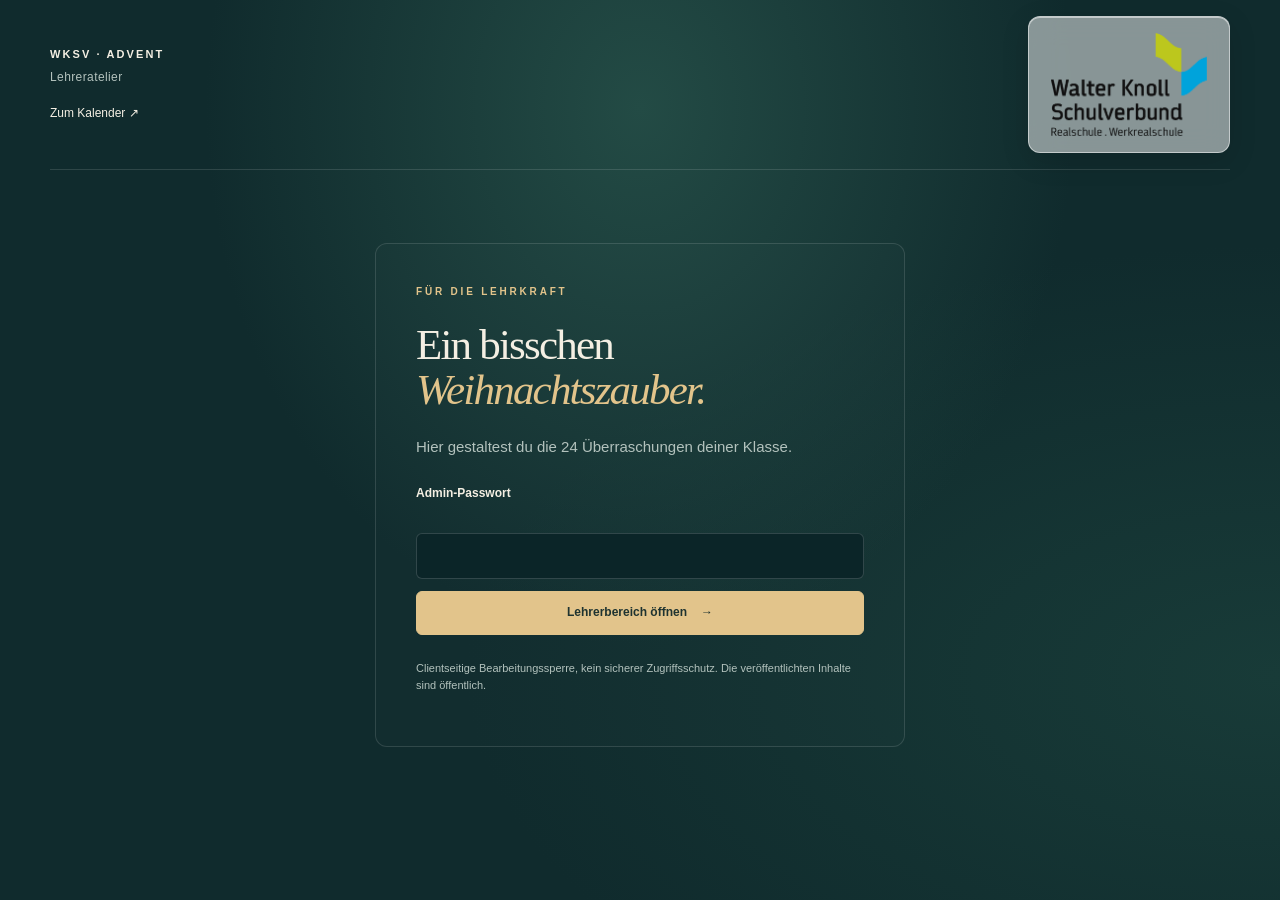
==== commit 9d8dead3: "fix: correct school name and set logo backing to 50 percent Use Walter Knoll Schulverbund consistent" ====
--- a/admin.html
+++ b/admin.html
@@ -16,7 +16,7 @@
       <a class="brand" href="./index.html"><span class="brand-text"><span class="brand-name">WKSV · ADVENT</span><span class="brand-context">Lehreratelier</span></span></a>
       <a class="text-link" href="./index.html">Zum Kalender ↗</a>
     </div>
-    <a class="school-logo" href="./index.html" aria-label="Walter-Knoll-Schulverbund – zum Weihnachtskalender"><img src="./assets/wks-logo.png" width="629" height="414" alt="Walter-Knoll-Schulverbund – Realschule &amp; Werkrealschule"></a>
+    <a class="school-logo" href="./index.html" aria-label="Walter Knoll Schulverbund – zum Weihnachtskalender"><img src="./assets/wks-logo.png" width="629" height="414" alt="Walter Knoll Schulverbund – Realschule &amp; Werkrealschule"></a>
   </header>
   <main class="wrap admin-main">
     <section id="login-panel" class="login-panel panel">
--- a/style.css
+++ b/style.css
@@ -23,7 +23,7 @@
 .topbar { min-height: 96px; display: flex; justify-content: space-between; align-items: center; gap: 20px; border-bottom: 1px solid var(--border); position: relative; z-index: 2; }
 .brand { font-size: 11px; font-weight: 650; letter-spacing: 2.1px; text-decoration: none; display: flex; align-items: center; gap: 12px; }
 .header-intro { display: flex; flex-direction: column; align-items: flex-start; gap: 16px; min-width: 0; padding: 20px 0; }
-.school-logo { display: block; flex-shrink: 0; margin: 16px 0; padding: 16px 22px; border: 1px solid #ffffff80; border-radius: 12px; background: #ffffffe0; -webkit-backdrop-filter: blur(14px); backdrop-filter: blur(14px); box-shadow: 0 8px 28px #00000020, inset 0 1px 0 #ffffff80; }
+.school-logo { display: block; flex-shrink: 0; margin: 16px 0; padding: 16px 22px; border: 1px solid #ffffff80; border-radius: 12px; background: rgb(255 255 255 / 50%); -webkit-backdrop-filter: blur(14px); backdrop-filter: blur(14px); box-shadow: 0 8px 28px #00000020, inset 0 1px 0 #ffffff80; }
 .school-logo img { display: block; width: 156px; height: auto; }
 .brand-text { display: flex; flex-direction: column; gap: 5px; }
 .brand-name { font-size: 11px; letter-spacing: 2.1px; }
